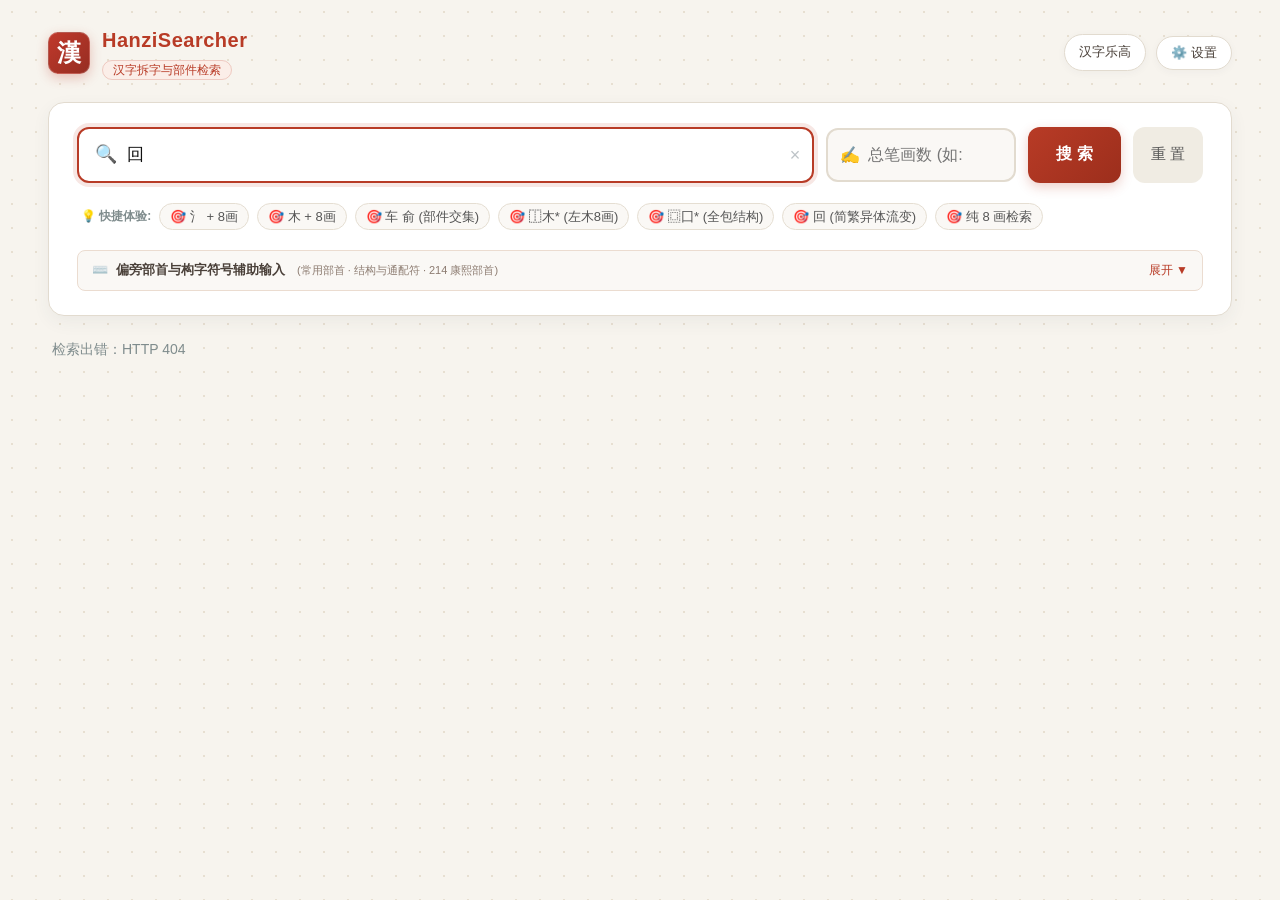
==== templates/index.html @ b5a36810 "fix: 修复 P0 级安全与健壮性缺陷，并补齐 TTC 中文字体解析能力 ## P0 安全 / 健壮性（本次审查修复项）  - 工作目录锚定：DB / 模板 / 静态资源均用相对路径，此前从任意目录" ====
<!DOCTYPE html>
<html lang="zh-CN">
<head>
  <meta charset="UTF-8">
  <meta name="viewport" content="width=device-width, initial-scale=1.0">
  <title>🏮 HanziSearcher - 汉字拆字与部件检索系统</title>
  <link rel="stylesheet" href="/static/css/style.css?v=2.2">
</head>
<body>
  <div class="container">
    <!-- 1. 顶部 Header -->
    <header>
      <div class="brand-title">
        <div class="brand-seal">漢</div>
        <div>
          <h1 style="font-size: 20px; font-weight:700; color:var(--primary); margin:0; display:flex; align-items:center; gap:8px; white-space:nowrap;">
            <span>HanziSearcher</span>
          </h1>
          <span class="subtitle-badge">汉字拆字与部件检索</span>
        </div>
      </div>

      <!-- 顶部操作导航：汉字乐高与系统设置 -->
      <div class="header-actions">
        <a href="/lego" class="header-nav-btn lego-nav-btn" title="前往汉字乐高：拼装部首骨架，创造汉字与天书">
          <span>汉字乐高</span>
        </a>
        <button class="header-nav-btn settings-btn" onclick="openSettingsModal()" title="设置米字格、字号与自定义字体">
          <span>⚙️ 设置</span>
        </button>
      </div>
    </header>

    <!-- 3. 综合搜索控制台 (支持检索框 + 总笔画数 单独与组合检索) -->
    <div class="search-panel">
      <div class="search-row">
        <div class="input-box-main">
          <span class="search-prefix-icon">🔍</span>
          <input type="text" id="searchInput" placeholder="输入部件(车 俞)、部首(氵)、结构(左右 木)、码位(U+690D)..." autofocus />
          <span class="clear-icon" id="clearSearchIcon" onclick="clearInput('searchInput')">&times;</span>
        </div>
        <div class="input-box-strokes">
          <span class="strokes-prefix-icon">✍️</span>
          <input type="number" id="strokesInput" min="1" max="64" placeholder="总笔画数 (如: 8)" title="总笔画数：支持单独检索，或与检索框任意条件组合" />
          <span class="clear-icon" id="clearStrokesIcon" onclick="clearInput('strokesInput')">&times;</span>
        </div>
        <button class="search-btn" id="searchBtn">搜 索</button>
        <button class="reset-btn" id="resetBtn" title="清空检索框与笔画数">重 置</button>
      </div>

      <!-- 快捷场景预设胶囊 (Quick Presets) -->
      <div class="presets-bar">
        <span class="presets-label">💡 快捷体验:</span>
        <span class="preset-chip" onclick="applyPreset('氵', 8)">🎯 氵 + 8画</span>
        <span class="preset-chip" onclick="applyPreset('木', 8)">🎯 木 + 8画</span>
        <span class="preset-chip" onclick="applyPreset('车 俞', 13)">🎯 车 俞 (部件交集)</span>
        <span class="preset-chip" onclick="applyPreset('⿰木*', 8)">🎯 ⿰木* (左木8画)</span>
        <span class="preset-chip" onclick="applyPreset('⿴囗*', '')">🎯 ⿴囗* (全包结构)</span>
        <span class="preset-chip" onclick="applyPreset('回', '')">🎯 回 (简繁异体流变)</span>
        <span class="preset-chip" onclick="applyPreset('', 8)">🎯 纯 8 画检索</span>
      </div>

      <!-- 4. 偏旁部首辅助输入面板 (默认折叠) -->
      <div class="toolbox-wrapper">
        <div class="toolbox-toggle-bar" onclick="toggleToolbox()" title="点击展开或折叠偏旁部首辅助输入面板">
          <div class="toolbox-toggle-left">
            <span>⌨️</span>
            <span class="toolbox-toggle-title">偏旁部首与构字符号辅助输入</span>
            <span class="toolbox-toggle-tags">(常用部首 · 结构与通配符 · 214 康熙部首)</span>
          </div>
          <span class="toolbox-toggle-indicator" id="toolboxToggleIndicator">展开 ▼</span>
        </div>

        <div class="toolbox-container" id="toolboxContainer" style="display: none;">
          <div class="toolbox-tabs-header">
            <button class="toolbox-tab-btn active" onclick="switchToolboxTab('tabRadicals', this)">常用/难打部首 (45)</button>
            <button class="toolbox-tab-btn" onclick="switchToolboxTab('tabIdc', this)">结构与通配符号 (14)</button>
            <button class="toolbox-tab-btn" onclick="switchToolboxTab('tabKangxi', this)">214 康熙部首检字表</button>
          </div>

        <!-- Tab 1: 常用/难打部首 -->
        <div class="toolbox-content-panel active" id="tabRadicals">
          <div style="font-size:12px; color:#8c7b70; margin-bottom:8px;">💡 针对拼音输入法难以直接打出的高频偏旁部首，点击直接快速键入：</div>
          <div class="radicals-flex-grid" id="frequentRadicalsContainer"></div>
        </div>

        <!-- Tab 2: 结构与通配符号 -->
        <div class="toolbox-content-panel" id="tabIdc">
          <div style="font-size:12px; color:#8c7b70; margin-bottom:8px;">💡 点击插入 Unicode 表意文字描述字符 (IDC) 或通配符，支持别名如“左右”、“上下”：</div>
          <div class="idc-flex-grid">
            <button class="idc-action-btn" onmousedown="event.preventDefault();" onclick="insertSymbol('⿰')" title="左右结构 (如: ⿰木直 -> 植)"><b>⿰</b> 左右</button>
            <button class="idc-action-btn" onmousedown="event.preventDefault();" onclick="insertSymbol('⿱')" title="上下结构 (如: ⿱艹田 -> 苗)"><b>⿱</b> 上下</button>
            <button class="idc-action-btn" onmousedown="event.preventDefault();" onclick="insertSymbol('⿲')" title="左中右结构 (如: ⿲彳重亍 -> 衝)"><b>⿲</b> 左中右</button>
            <button class="idc-action-btn" onmousedown="event.preventDefault();" onclick="insertSymbol('⿳')" title="上中下结构 (如: ⿳亠口冖 -> 亭)"><b>⿳</b> 上中下</button>
            <button class="idc-action-btn" onmousedown="event.preventDefault();" onclick="insertSymbol('⿴')" title="全包围结构 (如: ⿴囗玉 -> 国)"><b>⿴</b> 全包</button>
            <button class="idc-action-btn" onmousedown="event.preventDefault();" onclick="insertSymbol('⿵')" title="上三包下 (如: ⿵门日 -> 间)"><b>⿵</b> 上三包</button>
            <button class="idc-action-btn" onmousedown="event.preventDefault();" onclick="insertSymbol('⿶')" title="下三包上 (如: ⿶凵凶 -> 凶)"><b>⿶</b> 下三包</button>
            <button class="idc-action-btn" onmousedown="event.preventDefault();" onclick="insertSymbol('⿷')" title="左三包右 (如: ⿷匚矢 -> 医)"><b>⿷</b> 左三包</button>
            <button class="idc-action-btn" onmousedown="event.preventDefault();" onclick="insertSymbol('⿸')" title="左上包 (如: ⿸广木 -> 床)"><b>⿸</b> 左上包</button>
            <button class="idc-action-btn" onmousedown="event.preventDefault();" onclick="insertSymbol('⿹')" title="右上包 (如: ⿹气米 -> 气)"><b>⿹</b> 右上包</button>
            <button class="idc-action-btn" onmousedown="event.preventDefault();" onclick="insertSymbol('⿺')" title="左下包 (如: ⿺辶车 -> 连)"><b>⿺</b> 左下包</button>
            <button class="idc-action-btn" onmousedown="event.preventDefault();" onclick="insertSymbol('⿻')" title="相交重叠 (如: ⿻口丨 -> 中)"><b>⿻</b> 相交</button>
            <button class="idc-action-btn wild" onmousedown="event.preventDefault();" onclick="insertSymbol('?')" title="单字符通配符"><b>?</b> 单字通配</button>
            <button class="idc-action-btn wild" onmousedown="event.preventDefault();" onclick="insertSymbol('*')" title="任意字符串通配符"><b>*</b> 任意通配</button>
          </div>
        </div>

        <!-- Tab 3: 214 康熙部首全表 (带快速笔画筛选) -->
        <div class="toolbox-content-panel" id="tabKangxi">
          <div class="kangxi-stroke-filter-bar" id="kangxiFilterBar">
            <span style="font-size:12px; color:#888; margin-right:4px;">笔画过滤:</span>
            <button class="stroke-nav-pill active" onclick="filterKangxi(0, this)">全部 (214)</button>
          </div>
          <div class="kangxi-scroll-body" id="kangxiListContainer"></div>
        </div>
      </div>
    </div>
  </div>

    <!-- 5. 检索状态条 -->
    <div class="status-bar">
      <div id="statusText">输入内容或指定总笔画数以开始检索（支持 9 万+ Unicode CJK 统一表意文字）</div>
      <div id="countText"></div>
    </div>

    <!-- 6. 结果卡片网格 -->
    <div class="results-grid" id="resultsGrid"></div>

    <!-- 7. 优雅分页栏 -->
    <div class="pagination-bar" id="paginationBar" style="display: none;">
      <button class="page-nav-btn" id="prevPageBtn" onclick="changePage(currentPage - 1)">上一页</button>
      <span class="page-info-text" id="pageInfoText">第 1 / 1 页 (共 0 条)</span>
      <button class="page-nav-btn" id="nextPageBtn" onclick="changePage(currentPage + 1)">下一页</button>

      <div class="page-jump-box">
        <span>跳至</span>
        <input type="number" class="jump-input" id="jumpPageInput" min="1" value="1" onkeydown="if(event.key==='Enter') jumpToPage()" />
        <span>页</span>
        <button class="page-nav-btn" style="padding: 4px 10px; font-size: 13px;" onclick="jumpToPage()">GO</button>
      </div>
    </div>
  </div>

  <!-- 汉字血缘探针 & 流变谱系模态弹窗 -->
  <div class="modal-overlay" id="familyModal" onclick="if(event.target===this) closeFamilyModal();">
    <div class="family-modal">
      <button class="modal-close-btn" onclick="closeFamilyModal();">&times;</button>
      
      <div class="modal-header-section">
        <div class="modal-glyph-large with-mizige" id="modalGlyph"></div>
        <div class="modal-char-info">
          <h2 id="modalTitle">【汉字】</h2>
          <div style="font-size: 13px; color: #666; margin-top: 4px;" id="modalMeta"></div>
        </div>
      </div>

      <!-- 父系构件溯源 -->
      <div class="tree-block">
        <h3><span>🌱 构架源流（父部件溯源）:</span></h3>
        <div class="parent-pill-list" id="modalParents"></div>
      </div>

      <!-- 变体与简繁流变谱系 -->
      <div class="tree-block">
        <h3><span>📜 变体与简繁流变谱系:</span></h3>
        <div id="modalVariants" style="font-size: 13px; color: #444; line-height: 1.8;"></div>
      </div>

      <!-- 宗族衍生后裔 -->
      <div class="tree-block">
        <h3><span>🌳 宗族衍生繁衍（以此字为构件的衍生字）:</span></h3>
        <div class="descendant-grid" id="modalDescendants"></div>
      </div>
    </div>
  </div>

  <!-- 偏好设置模态弹窗 -->
  <div class="modal-overlay" id="settingsModal" onclick="if(event.target===this) closeSettingsModal();">
    <div class="settings-modal">
      <button class="modal-close-btn" onclick="closeSettingsModal();">&times;</button>
      <div class="modal-header-section" style="margin-bottom: 16px; padding-bottom: 12px;">
        <h2 style="font-size: 20px; display: flex; align-items: center; gap: 8px;">
          <span>⚙️ 系统偏好设置</span>
        </h2>
      </div>

      <!-- 设置项 1: 米字格辅助线 -->
      <div class="setting-item">
        <div class="setting-item-info">
          <div class="setting-item-title">书法米字格辅助线</div>
          <div class="setting-item-desc">在汉字字形卡片背景显示米字九宫辅助参考底纹</div>
        </div>
        <div class="setting-item-control">
          <label class="view-switch">
            <input type="checkbox" id="mizigeToggle" checked onchange="toggleMizige(this.checked)" />
            <span>开启</span>
          </label>
        </div>
      </div>

      <!-- 设置项 2: 卡片字号 -->
      <div class="setting-item">
        <div class="setting-item-info">
          <div class="setting-item-title">字形卡片显示尺寸</div>
          <div class="setting-item-desc">调整检索结果列表中字形主卡片的显示网格大小</div>
        </div>
        <div class="setting-item-control">
          <div class="size-btn-group">
            <button class="size-btn" onclick="setGridSize('compact', this)">紧凑</button>
            <button class="size-btn active" onclick="setGridSize('normal', this)">标准</button>
            <button class="size-btn" onclick="setGridSize('large', this)">特大</button>
          </div>
        </div>
      </div>

      <!-- 设置项 3: 自定义字体管理 -->
      <div class="setting-item" style="border-bottom: none; flex-direction: column; align-items: flex-start; gap: 10px;">
        <div class="setting-item-info">
          <div class="setting-item-title">自定义字体渲染 (TTF / OTF / WOFF)</div>
          <div class="setting-item-desc">上传自制字体优先渲染汉字；未覆盖字形自动降级为矢量 SVG。</div>
        </div>
        <div class="font-studio-box" id="fontStudioPanel">
          <div class="font-info-wrap">
            <div class="font-pulse-dot" id="fontStatusDot"></div>
            <div>
              <div class="font-status-title" id="fontStatusTitle">
                <span>当前字形源: 默认 SVG 矢量直出</span>
              </div>
              <div class="font-status-desc" id="fontStatusDesc">
                未加载自定义字体，所有汉字均采用矢量 SVG 呈现。支持拖拽 TTF / OTF 到此处一键加载。
              </div>
            </div>
          </div>
          <div class="font-action-buttons" style="margin-top: 10px;">
            <input type="file" id="fontFileInput" accept=".ttf,.otf,.woff,.woff2" style="display:none;" />
            <button class="font-tool-btn" onclick="document.getElementById('fontFileInput').click()" title="支持 TTF, OTF, WOFF 等常用字体文件">
              <span>📤 上传字体文件</span>
            </button>
            <button class="font-tool-btn btn-reset" id="resetFontBtn" onclick="resetToDefaultSvg()" style="display:none;" title="清除当前自定义字体，恢复默认全量 SVG 显示">
              <span>✕ 恢复默认 SVG 渲染</span>
            </button>
          </div>
        </div>
      </div>
    </div>
  </div>

  <div class="copy-toast" id="copyToast">已复制到剪贴板！</div>

  <script src="/static/js/app.js?v=2.2"></script>
</body>
</html>
---- static/css/style.css ----
:root {
      --primary: #b83b26;
      --primary-hover: #9c2e1c;
      --primary-light: #fbeee8;
      --bg: #f7f4ee;
      --card-bg: #ffffff;
      --text: #2c3e50;
      --text-muted: #7f8c8d;
      --border: #e2dbcf;
      --border-light: #eee9df;
      --accent: #1f618d;
      --green: #219653;
      --green-light: #eafaf1;
      --purple: #7d3c98;
      --purple-light: #f5eef8;
      --orange: #d35400;
      --orange-light: #fef5e7;
      --shadow-sm: 0 2px 8px rgba(44, 62, 80, 0.04);
      --shadow-md: 0 6px 18px rgba(44, 62, 80, 0.06);
      --shadow-lg: 0 16px 36px rgba(44, 62, 80, 0.12);
      --font-serif: "Songti SC", "SimSun", "Noto Serif CJK SC", STSong, serif;
    }

    * { box-sizing: border-box; margin: 0; padding: 0; }

    body {
      font-family: -apple-system, BlinkMacSystemFont, "PingFang SC", "Segoe UI", Roboto, "Hiragino Sans GB", sans-serif;
      background-color: var(--bg);
      background-image: radial-gradient(#e7dfd1 1px, transparent 1px);
      background-size: 24px 24px;
      color: var(--text);
      line-height: 1.6;
      padding: 12px 24px 80px 24px;
      min-height: 100vh;
    }

    .container {
      width: 100% !important;
      max-width: 100% !important;
      margin: 0 !important;
      padding: 12px 24px 80px 24px;
      box-sizing: border-box !important;
    }

    /* 顶部导航标题区 */
    header {
      display: flex;
      justify-content: space-between;
      align-items: center;
      margin-bottom: 20px;
      flex-wrap: wrap;
      gap: 16px;
    }

    .brand-title {
      display: flex;
      align-items: center;
      gap: 12px;
    }

    .brand-seal {
      width: 42px;
      height: 42px;
      background: linear-gradient(135deg, #c0392b, #962d22);
      border-radius: 10px;
      display: flex;
      align-items: center;
      justify-content: center;
      color: #fff;
      font-family: var(--font-serif);
      font-size: 24px;
      font-weight: bold;
      box-shadow: 0 4px 12px rgba(192, 57, 43, 0.28);
      user-select: none;
      border: 1px solid rgba(255,255,255,0.2);
    }

    h1 {
      font-size: 26px;
      color: #1a1a1a;
      letter-spacing: 0.5px;
      display: flex;
      align-items: center;
      gap: 10px;
      font-weight: 700;
    }

    .subtitle-badge {
      background: var(--primary-light);
      color: var(--primary);
      border: 1px solid rgba(184, 59, 38, 0.2);
      font-size: 12px;
      padding: 2px 10px;
      border-radius: 20px;
      font-weight: 500;
    }

    /* 顶部操作按钮栏 (图库进度与设置按钮) */
    .header-actions {
      display: flex;
      align-items: center;
      gap: 10px;
    }

    .header-nav-btn {
      display: inline-flex;
      align-items: center;
      gap: 7px;
      background: #ffffff;
      border: 1px solid var(--border);
      padding: 7px 14px;
      border-radius: 20px;
      font-size: 13px;
      font-weight: 500;
      color: #4a4039;
      cursor: pointer;
      box-shadow: var(--shadow-sm);
      transition: all 0.15s;
      user-select: none;
      text-decoration: none;
    }

    .header-nav-btn:hover {
      background: #faf8f5;
      border-color: var(--primary);
      color: var(--primary);
      transform: translateY(-1px);
    }

    .header-badge {
      background: #eee8de;
      color: #6d635b;
      font-size: 11px;
      padding: 1px 7px;
      border-radius: 10px;
      font-weight: 600;
      transition: all 0.15s;
    }

    .header-nav-btn:hover .header-badge {
      background: var(--primary-light);
      color: var(--primary);
    }

    .pulse-dot-mini {
      width: 7px;
      height: 7px;
      border-radius: 50%;
      background: #27ae60;
      display: inline-block;
      animation: pulseMini 1.8s infinite;
    }

    @keyframes pulseMini {
      0% { transform: scale(0.9); opacity: 0.8; box-shadow: 0 0 0 0 rgba(39, 174, 96, 0.6); }
      70% { transform: scale(1.1); opacity: 1; box-shadow: 0 0 0 5px rgba(39, 174, 96, 0); }
      100% { transform: scale(0.9); opacity: 0.8; }
    }

    .view-switch {
      cursor: pointer;
      display: inline-flex;
      align-items: center;
      user-select: none;
    }

    .view-switch input {
      margin-right: 4px;
      cursor: pointer;
      accent-color: var(--primary);
    }

    .size-btn-group {
      display: flex;
      background: #f2eee6;
      border-radius: 6px;
      padding: 2px;
    }

    .size-btn {
      border: none;
      background: transparent;
      padding: 3px 8px;
      font-size: 12px;
      cursor: pointer;
      border-radius: 4px;
      color: #666;
      transition: all 0.15s;
    }

    .size-btn.active {
      background: #ffffff;
      color: var(--primary);
      font-weight: bold;
      box-shadow: 0 1px 4px rgba(0,0,0,0.1);
    }

    /* 字体排印工作台面板 (Font Studio Bar) */
    .font-studio-panel {
      background: #ffffff;
      border: 1px solid var(--border);
      border-radius: 14px;
      padding: 14px 20px;
      margin-bottom: 20px;
      box-shadow: var(--shadow-sm);
      display: flex;
      justify-content: space-between;
      align-items: center;
      gap: 16px;
      flex-wrap: wrap;
      transition: border-color 0.2s, background-color 0.2s;
    }

    .font-studio-panel.drag-over {
      border-color: var(--primary);
      background-color: var(--primary-light);
    }

    .font-info-wrap {
      display: flex;
      align-items: center;
      gap: 12px;
    }

    .font-pulse-dot {
      width: 12px;
      height: 12px;
      border-radius: 50%;
      background: #95a5a6;
      position: relative;
      flex-shrink: 0;
    }

    .font-pulse-dot.active {
      background: var(--green);
    }

    .font-pulse-dot.active::after {
      content: '';
      position: absolute;
      top: -3px; left: -3px; right: -3px; bottom: -3px;
      border-radius: 50%;
      border: 2px solid var(--green);
      opacity: 0.5;
      animation: pulse 2s infinite ease-out;
    }

    @keyframes pulse {
      0% { transform: scale(0.9); opacity: 0.8; }
      100% { transform: scale(1.6); opacity: 0; }
    }

    .font-status-title {
      font-size: 14px;
      font-weight: 600;
      color: #2c3e50;
      display: flex;
      align-items: center;
      gap: 8px;
    }

    .font-status-desc {
      font-size: 12px;
      color: var(--text-muted);
      margin-top: 2px;
    }

    .font-action-buttons {
      display: flex;
      align-items: center;
      gap: 8px;
      flex-wrap: wrap;
    }

    .font-tool-btn {
      background: #faf8f5;
      border: 1px solid #dcd4c8;
      border-radius: 8px;
      padding: 7px 14px;
      font-size: 13px;
      cursor: pointer;
      color: #3e3830;
      display: inline-flex;
      align-items: center;
      gap: 6px;
      transition: all 0.15s;
      font-weight: 500;
    }

    .font-tool-btn:hover {
      background: #ffffff;
      border-color: var(--primary);
      color: var(--primary);
      transform: translateY(-1px);
    }

    .font-tool-btn.btn-reset {
      color: #7f8c8d;
      border-color: #e0dcd4;
    }

    .font-tool-btn.btn-reset:hover {
      color: var(--primary);
      border-color: var(--primary);
    }

    /* 综合搜索面板 */
    .search-panel {
      background: var(--card-bg);
      padding: 24px 28px;
      border-radius: 16px;
      box-shadow: var(--shadow-md);
      border: 1px solid var(--border);
      margin-bottom: 22px;
    }

    .search-row {
      display: flex;
      gap: 12px;
      align-items: stretch;
    }

    .input-box-main {
      position: relative;
      flex: 1;
      display: flex;
      align-items: center;
    }

    .search-prefix-icon {
      position: absolute;
      left: 18px;
      color: #95a5a6;
      font-size: 18px;
      pointer-events: none;
    }

    .input-box-main input {
      width: 100%;
      padding: 16px 42px 16px 48px;
      font-size: 17px;
      border: 2px solid var(--border);
      border-radius: 12px;
      outline: none;
      transition: all 0.2s;
      background: #faf8f5;
      color: #111;
    }

    .input-box-main input:focus {
      background: #ffffff;
      border-color: var(--primary);
      box-shadow: 0 0 0 4px rgba(184, 59, 38, 0.12);
    }

    .input-box-strokes {
      width: 190px;
      position: relative;
      display: flex;
      align-items: center;
      flex-shrink: 0;
    }

    .strokes-prefix-icon {
      position: absolute;
      left: 14px;
      color: #e67e22;
      font-size: 16px;
      pointer-events: none;
    }

    .input-box-strokes input {
      width: 100%;
      padding: 16px 36px 16px 40px;
      font-size: 16px;
      border: 2px solid var(--border);
      border-radius: 12px;
      outline: none;
      transition: all 0.2s;
      background: #faf8f5;
      color: #111;
    }

    .input-box-strokes input:focus {
      background: #ffffff;
      border-color: var(--orange);
      box-shadow: 0 0 0 4px rgba(211, 84, 0, 0.12);
    }

    .clear-icon {
      position: absolute;
      right: 14px;
      cursor: pointer;
      color: #bdc3c7;
      font-size: 18px;
      line-height: 1;
      display: none;
      user-select: none;
      transition: color 0.15s;
    }

    .clear-icon:hover {
      color: #7f8c8d;
    }

    .search-btn {
      padding: 0 28px;
      background: linear-gradient(135deg, var(--primary), var(--primary-hover));
      color: white;
      border: none;
      border-radius: 12px;
      font-size: 16px;
      cursor: pointer;
      font-weight: 600;
      box-shadow: 0 4px 12px rgba(184, 59, 38, 0.25);
      transition: all 0.2s;
      flex-shrink: 0;
    }

    .search-btn:hover {
      transform: translateY(-1px);
      box-shadow: 0 6px 16px rgba(184, 59, 38, 0.35);
    }

    .reset-btn {
      padding: 0 18px;
      background: #f0ece3;
      color: #555;
      border: none;
      border-radius: 12px;
      font-size: 15px;
      cursor: pointer;
      font-weight: 500;
      transition: all 0.15s;
      flex-shrink: 0;
    }

    .reset-btn:hover {
      background: #e2dbce;
      color: #222;
    }

    /* 快捷场景体验胶囊条 (Quick Presets) */
    .presets-bar {
      margin-top: 14px;
      display: flex;
      align-items: center;
      gap: 8px;
      overflow-x: auto;
      padding: 6px 4px 6px 4px;
      font-size: 13px;
      line-height: 1.5;
    }

    .presets-label {
      color: var(--text-muted);
      font-size: 12px;
      font-weight: 600;
      white-space: nowrap;
      user-select: none;
    }

    .preset-chip {
      background: #faf8f5;
      border: 1px solid #e5ded2;
      border-radius: 14px;
      padding: 3px 10px;
      cursor: pointer;
      white-space: nowrap;
      color: #555;
      transition: all 0.15s;
      user-select: none;
      display: inline-flex;
      align-items: center;
    }

    .preset-chip:hover {
      background: #ffffff;
      border-color: var(--primary);
      color: var(--primary);
      transform: translateY(-1px);
      box-shadow: 0 2px 6px rgba(184, 59, 38, 0.1);
    }

    /* 现代化结构与部首工具箱 (折叠式) */
    .toolbox-wrapper {
      margin-top: 14px;
    }

    .toolbox-toggle-bar {
      display: flex;
      justify-content: space-between;
      align-items: center;
      background: #faf8f5;
      border: 1px solid #ebdcd0;
      border-radius: 8px;
      padding: 9px 14px;
      cursor: pointer;
      user-select: none;
      transition: all 0.15s;
    }

    .toolbox-toggle-bar:hover {
      background: #f7f3ec;
      border-color: #dfcfbf;
    }

    .toolbox-toggle-left {
      display: flex;
      align-items: center;
      gap: 8px;
      font-size: 13px;
    }

    .toolbox-toggle-title {
      font-weight: 600;
      color: #4a4039;
    }

    .toolbox-toggle-tags {
      font-size: 11px;
      color: #8c7b70;
      margin-left: 4px;
    }

    .toolbox-toggle-indicator {
      font-size: 12px;
      color: var(--primary);
      font-weight: 500;
    }

    .toolbox-container {
      margin-top: 8px;
      background: #faf8f5;
      border: 1px solid #ebdcd0;
      border-radius: 12px;
      overflow: hidden;
    }

    .toolbox-tabs-header {
      display: flex;
      background: #f2ece1;
      border-bottom: 1px solid #ebdcd0;
      padding: 0 8px;
    }

    .toolbox-tab-btn {
      border: none;
      background: transparent;
      padding: 10px 16px;
      font-size: 13px;
      font-weight: 600;
      color: #6d635b;
      cursor: pointer;
      transition: all 0.15s;
      border-bottom: 2px solid transparent;
      margin-bottom: -1px;
    }

    .toolbox-tab-btn.active {
      color: var(--primary);
      border-bottom-color: var(--primary);
      background: #faf8f5;
    }

    .toolbox-content-panel {
      padding: 14px 18px;
      display: none;
    }

    .toolbox-content-panel.active {
      display: block;
    }

    /* 常用偏旁部首网格 */
    .radicals-flex-grid {
      display: flex;
      flex-wrap: wrap;
      gap: 6px;
    }

    .rad-tag-btn {
      background: #ffffff;
      border: 1px solid #dcd4c8;
      border-radius: 6px;
      padding: 3px 8px;
      font-size: 15px;
      font-family: var(--font-serif);
      cursor: pointer;
      display: inline-flex;
      align-items: center;
      gap: 4px;
      transition: all 0.15s;
      color: #2c3e50;
      user-select: none;
      min-width: 36px;
      justify-content: center;
    }

    .rad-tag-btn span.rad-sub {
      font-size: 10px;
      color: #95a5a6;
      font-family: sans-serif;
    }

    .rad-tag-btn:hover {
      background: var(--purple);
      color: #ffffff;
      border-color: var(--purple);
      transform: translateY(-1px);
      box-shadow: 0 2px 6px rgba(125, 60, 152, 0.2);
    }

    .rad-tag-btn:hover span.rad-sub {
      color: #f5eef8;
    }

    /* 构架与通配符号按钮 */
    .idc-flex-grid {
      display: flex;
      flex-wrap: wrap;
      gap: 8px;
    }

    .idc-action-btn {
      background: #ffffff;
      border: 1px solid #dcd4c8;
      border-radius: 8px;
      padding: 5px 12px;
      font-size: 14px;
      cursor: pointer;
      display: inline-flex;
      align-items: center;
      gap: 6px;
      transition: all 0.15s;
      color: #333;
      user-select: none;
    }

    .idc-action-btn b {
      color: var(--primary);
      font-size: 17px;
    }

    .idc-action-btn.wild b {
      color: var(--orange);
    }

    .idc-action-btn:hover {
      background: var(--primary);
      color: #ffffff;
      border-color: var(--primary);
      transform: translateY(-1px);
    }

    .idc-action-btn:hover b {
      color: #ffffff;
    }

    /* 214 康熙部首检字表与笔画筛选栏 */
    .kangxi-stroke-filter-bar {
      display: flex;
      align-items: center;
      gap: 6px;
      flex-wrap: wrap;
      margin-bottom: 12px;
      padding-bottom: 8px;
      border-bottom: 1px dashed #e2dbcf;
    }

    .stroke-nav-pill {
      border: 1px solid #dcd4c8;
      background: #ffffff;
      border-radius: 12px;
      padding: 2px 8px;
      font-size: 12px;
      cursor: pointer;
      color: #666;
      transition: all 0.15s;
    }

    .stroke-nav-pill.active, .stroke-nav-pill:hover {
      background: var(--purple);
      color: #ffffff;
      border-color: var(--purple);
    }

    .kangxi-scroll-body {
      max-height: 240px;
      overflow-y: auto;
      padding-right: 6px;
    }

    .kangxi-row-group {
      display: flex;
      align-items: flex-start;
      margin-bottom: 8px;
      gap: 10px;
    }

    .kangxi-row-group.hidden {
      display: none;
    }

    .kangxi-group-title {
      font-size: 12px;
      color: var(--purple);
      font-weight: 700;
      min-width: 58px;
      padding-top: 4px;
    }

    /* 状态与统计条 */
    .status-bar {
      display: flex;
      justify-content: space-between;
      align-items: center;
      margin-bottom: 16px;
      padding: 0 4px;
      font-size: 14px;
      color: var(--text-muted);
    }

    /* 结果网格与卡片 */
    .results-grid {
      display: grid;
      grid-template-columns: repeat(auto-fill, minmax(360px, 1fr));
      gap: 18px;
    }

    .char-card {
      background: var(--card-bg);
      border: 1px solid var(--border);
      border-radius: 14px;
      padding: 16px 18px;
      display: flex;
      gap: 16px;
      box-shadow: var(--shadow-sm);
      transition: transform 0.15s, box-shadow 0.15s, border-color 0.15s;
      position: relative;
    }

    .char-card:hover {
      transform: translateY(-3px);
      box-shadow: var(--shadow-md);
      border-color: #d8cebf;
    }

    /* 字形展示框 (含书法米字格支持) */
    .glyph-display {
      width: 86px;
      height: 86px;
      background: #faf8f5;
      border: 1px solid #ded5c7;
      border-radius: 10px;
      display: flex;
      align-items: center;
      justify-content: center;
      cursor: pointer;
      position: relative;
      flex-shrink: 0;
      overflow: hidden;
      user-select: none;
      transition: border-color 0.2s, background-color 0.2s;
    }

    .glyph-display:hover {
      border-color: var(--primary);
      background-color: #f7f2ea;
    }

    /* 书法米字格 (CSS Linear Gradient 优雅高精度绘制) */
    .with-mizige {
      background-image: 
        linear-gradient(to right, rgba(184, 59, 38, 0.08) 1px, transparent 1px),
        linear-gradient(to bottom, rgba(184, 59, 38, 0.08) 1px, transparent 1px),
        linear-gradient(45deg, transparent 49.3%, rgba(184, 59, 38, 0.06) 49.3%, rgba(184, 59, 38, 0.06) 50.7%, transparent 50.7%),
        linear-gradient(-45deg, transparent 49.3%, rgba(184, 59, 38, 0.06) 49.3%, rgba(184, 59, 38, 0.06) 50.7%, transparent 50.7%);
      background-size: 100% 100%, 100% 100%, 100% 100%, 100% 100%;
      background-position: center center;
    }

    /* 字形尺寸模式控制 */
    .grid-size-compact .glyph-display {
      width: 68px;
      height: 68px;
    }
    .grid-size-compact .glyph-text-font {
      font-size: 42px;
      line-height: 68px;
    }

    .grid-size-large .glyph-display {
      width: 104px;
      height: 104px;
    }
    .grid-size-large .glyph-text-font {
      font-size: 68px;
      line-height: 104px;
    }

    .glyph-svg, .glyph-display svg, .modal-glyph-large svg, .descendant-glyph-box svg {
      width: 82% !important;
      height: 82% !important;
      max-width: 82% !important;
      max-height: 82% !important;
      object-fit: contain;
      display: block;
      margin: auto;
      pointer-events: none;
      filter: drop-shadow(0 1px 1px rgba(0,0,0,0.08));
    }

    .glyph-text-font {
      font-size: 54px;
      font-family: 'UserCustomFont', var(--font-serif);
      color: #111111;
      line-height: 86px;
      text-align: center;
      user-select: none;
    }

    .glyph-text-fallback {
      font-size: 50px;
      font-family: var(--font-serif);
      color: #333;
      display: none;
      line-height: 86px;
      text-align: center;
    }

    /* 字形来源微徽章 (置于米字格外部，避免遮挡汉字笔画) */
    .source-badge {
      font-size: 11px;
      padding: 1px 7px;
      border-radius: 4px;
      font-weight: 600;
      line-height: 1.4;
      user-select: none;
      display: inline-flex;
      align-items: center;
      gap: 2px;
    }

    .badge-font {
      background: var(--green-light);
      color: var(--green);
      border: 1px solid rgba(33, 150, 83, 0.25);
    }

    .badge-svg {
      background: var(--orange-light);
      color: var(--orange);
      border: 1px solid rgba(211, 84, 0, 0.25);
    }

    .char-meta {
      flex: 1;
      min-width: 0;
      display: flex;
      flex-direction: column;
      justify-content: center;
    }

    .char-header {
      display: flex;
      justify-content: space-between;
      align-items: center;
      margin-bottom: 6px;
    }

    .char-code {
      font-family: "JetBrains Mono", Menlo, Monaco, Consolas, monospace;
      font-size: 15px;
      font-weight: 700;
      color: var(--accent);
      cursor: pointer;
      transition: color 0.15s;
    }

    .char-code:hover {
      text-decoration: underline;
      color: #154360;
    }

    .probe-btn {
      background: #f0f8f4;
      color: var(--green);
      border: 1px solid #c7e8d6;
      border-radius: 6px;
      padding: 3px 8px;
      font-size: 12px;
      cursor: pointer;
      font-weight: 600;
      transition: all 0.15s;
      display: inline-flex;
      align-items: center;
      gap: 3px;
    }

    .probe-btn:hover {
      background: var(--green);
      color: #ffffff;
      border-color: var(--green);
    }

    .char-prop {
      font-size: 13px;
      color: #4a5568;
      margin-bottom: 4px;
      display: flex;
      gap: 6px;
      align-items: center;
      flex-wrap: wrap;
    }

    .char-prop span.label {
      color: #95a5a6;
      min-width: 40px;
      font-size: 12px;
    }

    .comp-chip {
      background: #eee8de;
      color: #3e3830;
      padding: 1px 7px;
      border-radius: 4px;
      font-size: 12px;
      cursor: pointer;
      font-weight: 600;
      transition: all 0.15s;
      border: 1px solid #ddd3c3;
    }

    .comp-chip:hover {
      background: var(--primary);
      color: #ffffff;
      border-color: var(--primary);
      transform: translateY(-1px);
    }

    .stroke-badge {
      background: var(--orange-light);
      color: var(--orange);
      padding: 1px 6px;
      border-radius: 4px;
      font-weight: 600;
      font-size: 12px;
      border: 1px solid rgba(211, 84, 0, 0.2);
    }

    .pinyin-badge {
      color: var(--primary);
      font-weight: 700;
      font-size: 13px;
      margin-left: 2px;
      font-family: var(--font-serif);
    }

    .variants-line {
      margin-top: 6px;
      display: flex;
      flex-wrap: wrap;
      gap: 6px;
      font-size: 11px;
    }

    .var-tag {
      padding: 1px 6px;
      border-radius: 4px;
      cursor: pointer;
      transition: transform 0.15s;
      white-space: nowrap;
    }

    .var-tag:hover {
      transform: scale(1.05);
    }

    .var-trad {
      background: var(--orange-light);
      color: var(--orange);
      border: 1px solid #fad7a0;
    }

    .var-sem {
      background: var(--purple-light);
      color: var(--purple);
      border: 1px solid #d2b4de;
    }

    /* 分页控制器样式 */
    .pagination-bar {
      margin-top: 40px;
      display: flex;
      align-items: center;
      justify-content: center;
      gap: 16px;
      background: #ffffff;
      padding: 16px 24px;
      border-radius: 14px;
      border: 1px solid var(--border);
      box-shadow: var(--shadow-sm);
    }

    .page-nav-btn {
      padding: 8px 20px;
      background: #ffffff;
      border: 1px solid #dcd4c8;
      border-radius: 8px;
      cursor: pointer;
      font-size: 14px;
      color: #444;
      font-weight: 600;
      transition: all 0.15s;
    }

    .page-nav-btn:hover:not(:disabled) {
      background: var(--primary);
      color: #ffffff;
      border-color: var(--primary);
    }

    .page-nav-btn:disabled {
      opacity: 0.4;
      cursor: not-allowed;
      background: #f7f5f0;
    }

    .page-info-text {
      font-size: 14px;
      color: #555;
      font-weight: 500;
    }

    .page-jump-box {
      display: flex;
      align-items: center;
      gap: 8px;
      font-size: 13px;
      color: #777;
      margin-left: 12px;
      border-left: 1px solid #e0dcd4;
      padding-left: 16px;
    }

    .jump-input {
      width: 54px;
      padding: 6px 8px;
      border: 1px solid #dcd4c8;
      border-radius: 6px;
      text-align: center;
      font-size: 14px;
      outline: none;
    }

    .jump-input:focus {
      border-color: var(--primary);
    }

    /* 血缘探针模态弹窗 */
    .modal-overlay {
      position: fixed;
      top: 0; left: 0; right: 0; bottom: 0;
      background: rgba(30, 39, 46, 0.65);
      backdrop-filter: blur(5px);
      display: none;
      align-items: center;
      justify-content: center;
      z-index: 2000;
      padding: 24px;
    }

    .family-modal {
      background: #ffffff;
      border-radius: 18px;
      width: 100%;
      max-width: 880px;
      max-height: 88vh;
      overflow-y: auto;
      box-shadow: var(--shadow-lg);
      border: 1px solid var(--border);
      padding: 32px 36px;
      position: relative;
    }

    .modal-close-btn {
      position: absolute;
      top: 20px;
      right: 24px;
      background: #f4f0e8;
      border: none;
      width: 32px;
      height: 32px;
      border-radius: 50%;
      font-size: 20px;
      color: #777;
      cursor: pointer;
      display: flex;
      align-items: center;
      justify-content: center;
      transition: all 0.15s;
    }

    .modal-close-btn:hover {
      background: var(--primary);
      color: #ffffff;
    }

    /* 系统设置模态弹窗样式 */
    .settings-modal {
      background: #ffffff;
      border-radius: 18px;
      width: 100%;
      max-width: 580px;
      max-height: 88vh;
      overflow-y: auto;
      box-shadow: var(--shadow-lg);
      border: 1px solid var(--border);
      padding: 28px 32px;
      position: relative;
    }

    .setting-item {
      display: flex;
      justify-content: space-between;
      align-items: center;
      padding: 14px 0;
      border-bottom: 1px solid #f0ece3;
    }

    .setting-item-title {
      font-size: 15px;
      font-weight: 600;
      color: #2c3e50;
      margin-bottom: 3px;
    }

    .setting-item-desc {
      font-size: 12px;
      color: #7f8c8d;
      line-height: 1.4;
    }

    .font-studio-box {
      width: 100%;
      background: #faf8f5;
      border: 1px dashed #ebdcd0;
      border-radius: 10px;
      padding: 14px;
      margin-top: 6px;
    }

    /* 矢量图库归档进度组件 */
    .crawler-live-tag {
      font-size: 11px;
      padding: 2px 8px;
      border-radius: 10px;
      background: #eafaf1;
      color: #27ae60;
      font-weight: normal;
    }

    .crawler-live-tag.done {
      background: #f4f0e8;
      color: #6d635b;
    }

    .stats-row {
      display: grid;
      grid-template-columns: repeat(3, 1fr);
      gap: 12px;
      margin: 16px 0;
    }

    .stat-card {
      background: #faf8f5;
      border: 1px solid #ebdcd0;
      border-radius: 10px;
      padding: 14px 8px;
      text-align: center;
    }

    .stat-label {
      font-size: 12px;
      color: #7f8c8d;
      margin-bottom: 4px;
    }

    .stat-value {
      font-size: 24px;
      font-weight: bold;
      color: #2c3e50;
    }

    .stat-value.primary {
      color: var(--primary);
    }

    .stat-sub {
      font-size: 11px;
      color: #999;
      margin-top: 2px;
    }



    .modal-header-section {
      display: flex;
      gap: 24px;
      align-items: center;
      border-bottom: 1px solid #eee8df;
      padding-bottom: 22px;
      margin-bottom: 24px;
    }

    .modal-glyph-large {
      width: 98px;
      height: 98px;
      background: #faf8f5;
      border: 1px solid #ded5c7;
      border-radius: 12px;
      display: flex;
      align-items: center;
      justify-content: center;
      flex-shrink: 0;
      position: relative;
      overflow: hidden;
    }

    .modal-glyph-large img {
      width: 82%;
      height: 82%;
    }

    .modal-char-info h2 {
      font-size: 28px;
      margin-bottom: 6px;
      font-family: var(--font-serif);
    }

    .tree-block {
      margin-bottom: 24px;
      background: #faf8f5;
      border: 1px solid #eee6da;
      border-radius: 12px;
      padding: 16px 20px;
    }

    .tree-block h3 {
      font-size: 15px;
      color: #2c3e50;
      margin-bottom: 12px;
      display: flex;
      align-items: center;
      gap: 8px;
      font-weight: 700;
    }

    .parent-pill-list {
      display: flex;
      flex-wrap: wrap;
      gap: 10px;
    }

    .parent-pill {
      background: #ffffff;
      border: 1px solid #ded5c7;
      border-radius: 8px;
      padding: 8px 14px;
      cursor: pointer;
      display: flex;
      align-items: center;
      gap: 10px;
      transition: all 0.15s;
    }

    .parent-pill:hover {
      border-color: var(--primary);
      transform: translateY(-2px);
      box-shadow: 0 4px 12px rgba(0,0,0,0.06);
    }

    .descendant-grid {
      display: grid;
      grid-template-columns: repeat(auto-fill, minmax(72px, 1fr));
      gap: 10px;
    }

    .descendant-card {
      background: #ffffff;
      border: 1px solid #e2ddd3;
      border-radius: 8px;
      padding: 8px 4px 6px 4px;
      text-align: center;
      cursor: pointer;
      transition: all 0.15s;
    }

    .descendant-card:hover {
      border-color: var(--green);
      transform: translateY(-2px);
      box-shadow: 0 4px 10px rgba(0,0,0,0.08);
    }

    .descendant-glyph-box {
      width: 44px;
      height: 44px;
      margin: 0 auto;
      display: flex;
      align-items: center;
      justify-content: center;
    }

    .descendant-glyph-box img {
      width: 44px;
      height: 44px;
      display: block;
    }

    .descendant-meta {
      display: block;
      font-size: 11px;
      color: #8c7b70;
      margin-top: 4px;
      white-space: nowrap;
      overflow: hidden;
      text-overflow: ellipsis;
      line-height: 1.2;
    }

    .copy-toast {
      position: fixed;
      bottom: 30px;
      left: 50%;
      transform: translateX(-50%);
      background: rgba(33, 37, 41, 0.92);
      color: #fff;
      padding: 10px 24px;
      border-radius: 24px;
      font-size: 14px;
      display: none;
      z-index: 3000;
      box-shadow: 0 8px 24px rgba(0,0,0,0.25);
    }
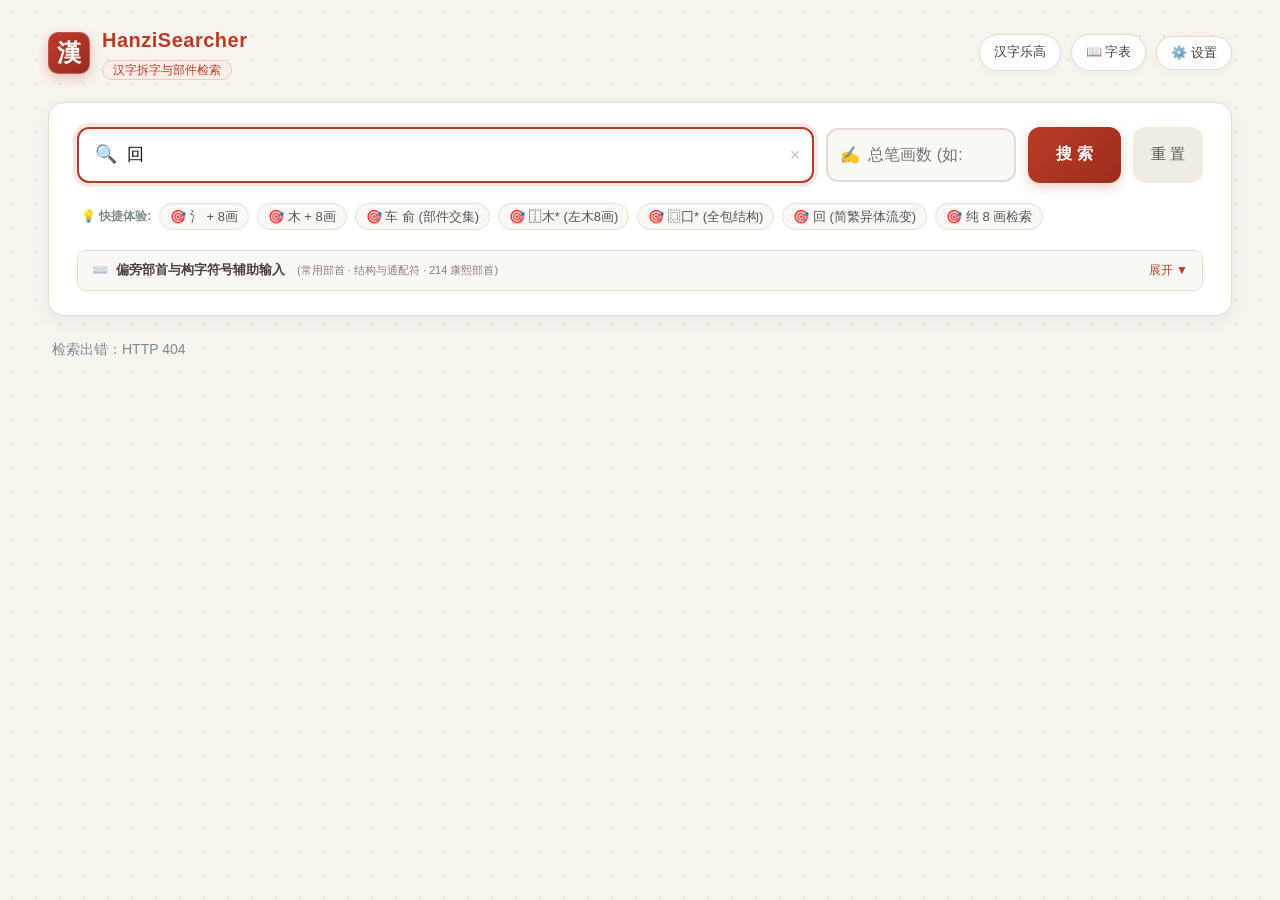
==== commit dc2bb6cb: "feat: 新增 SEO 体系与字表落地页，支持公网部署，修复 CORS 白名单硬编码缺陷 ## SEO 体系（新增）  - `server/seo.py`：站点级 SEO 配置与标签生成。BASE_" ====
--- a/templates/index.html
+++ b/templates/index.html
@@ -4,7 +4,9 @@
   <meta charset="UTF-8">
   <meta name="viewport" content="width=device-width, initial-scale=1.0">
   <title>🏮 HanziSearcher - 汉字拆字与部件检索系统</title>
+  <!--SEO_META:home-->
   <link rel="stylesheet" href="/static/css/style.css?v=2.2">
+  <link rel="icon" href="/static/og-cover.svg" type="image/svg+xml">
 </head>
 <body>
   <div class="container">
@@ -22,8 +24,11 @@
 
       <!-- 顶部操作导航：汉字乐高与系统设置 -->
       <div class="header-actions">
-        <a href="/lego" class="header-nav-btn lego-nav-btn" title="前往汉字乐高：拼装部首骨架，创造汉字与天书">
+        <a href="/lego" class="header-nav-btn" title="前往汉字乐高：拼装部首骨架，创造汉字与天书">
           <span>汉字乐高</span>
+        </a>
+        <a href="/chars" class="header-nav-btn" title="浏览全量汉字字表：按笔画与部首查字">
+          <span>📖 字表</span>
         </a>
         <button class="header-nav-btn settings-btn" onclick="openSettingsModal()" title="设置米字格、字号与自定义字体">
           <span>⚙️ 设置</span>
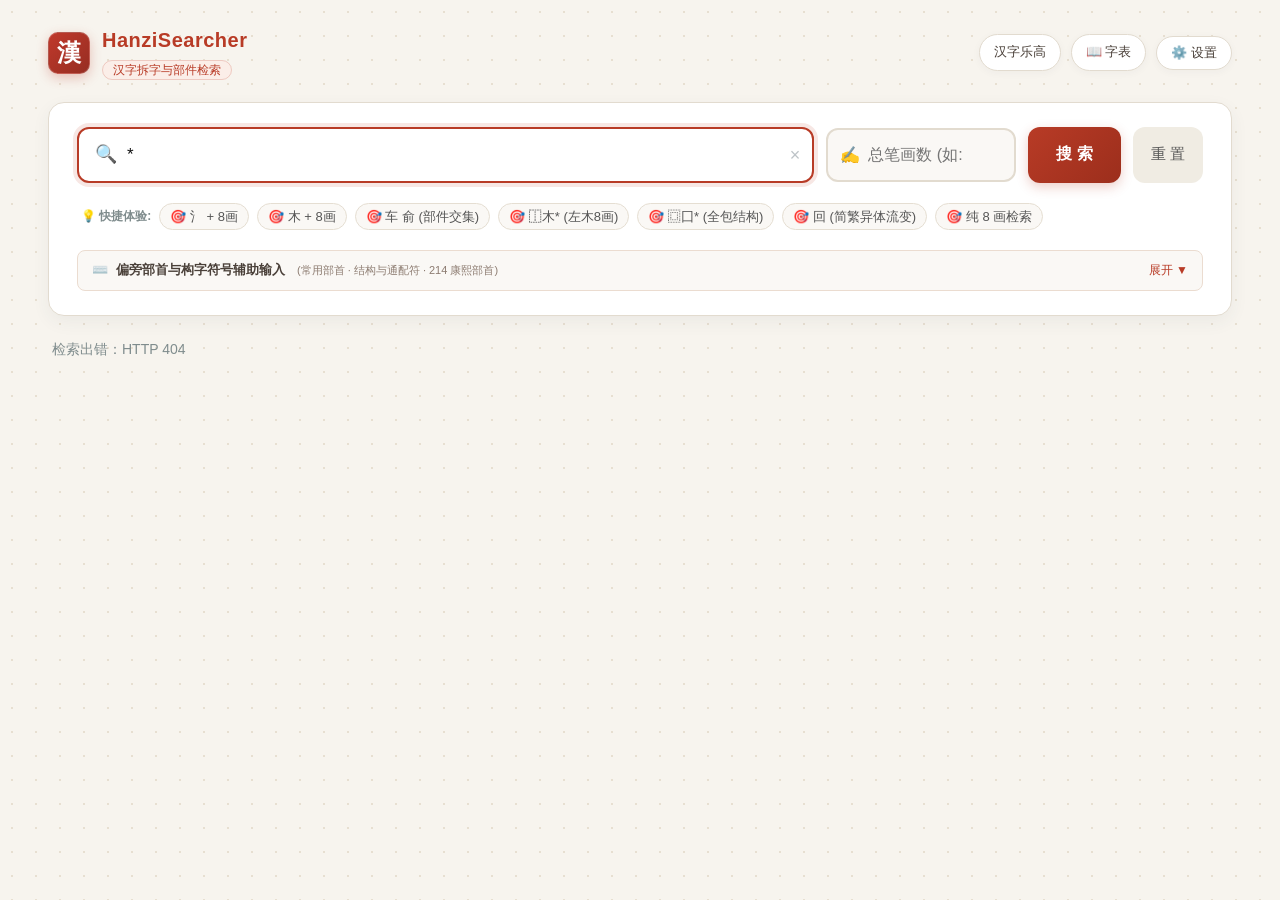
==== commit 188c2d04: "fix: 检索态 URL 化 + 修复 P1/P2 缺陷（含拼音检索与码位劫持两个既有 bug） P1： - 前端检索态全量 URL 化（/?q=&strokes=&page=），输入 replace" ====
--- a/templates/index.html
+++ b/templates/index.html
@@ -252,6 +252,6 @@
 
   <div class="copy-toast" id="copyToast">已复制到剪贴板！</div>
 
-  <script src="/static/js/app.js?v=2.2"></script>
+  <script src="/static/js/app.js?v=2.3"></script>
 </body>
 </html>
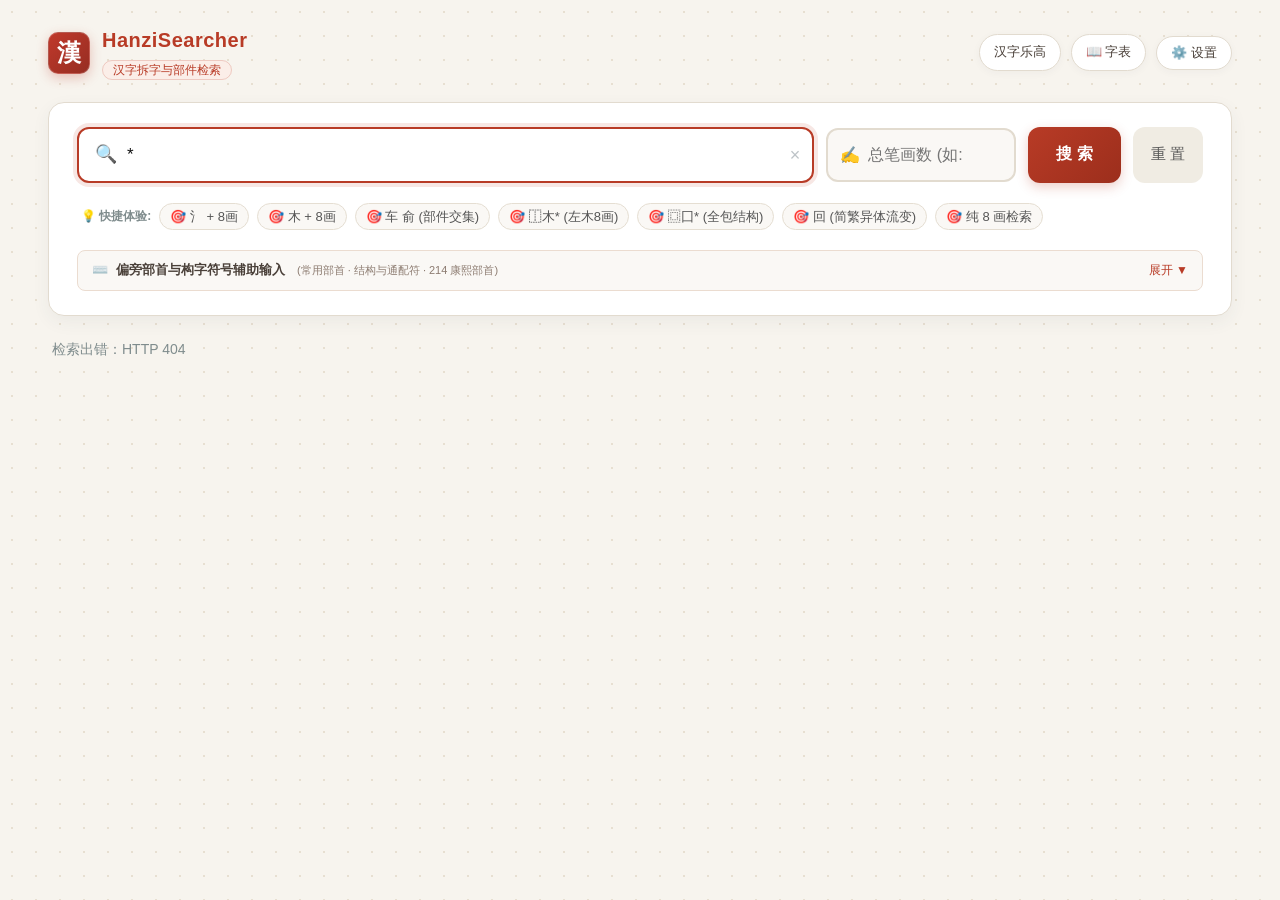
==== commit b8d612fe: "Templates: stats snippet now injected by server" ====
(no text change in the page or its own stylesheets)
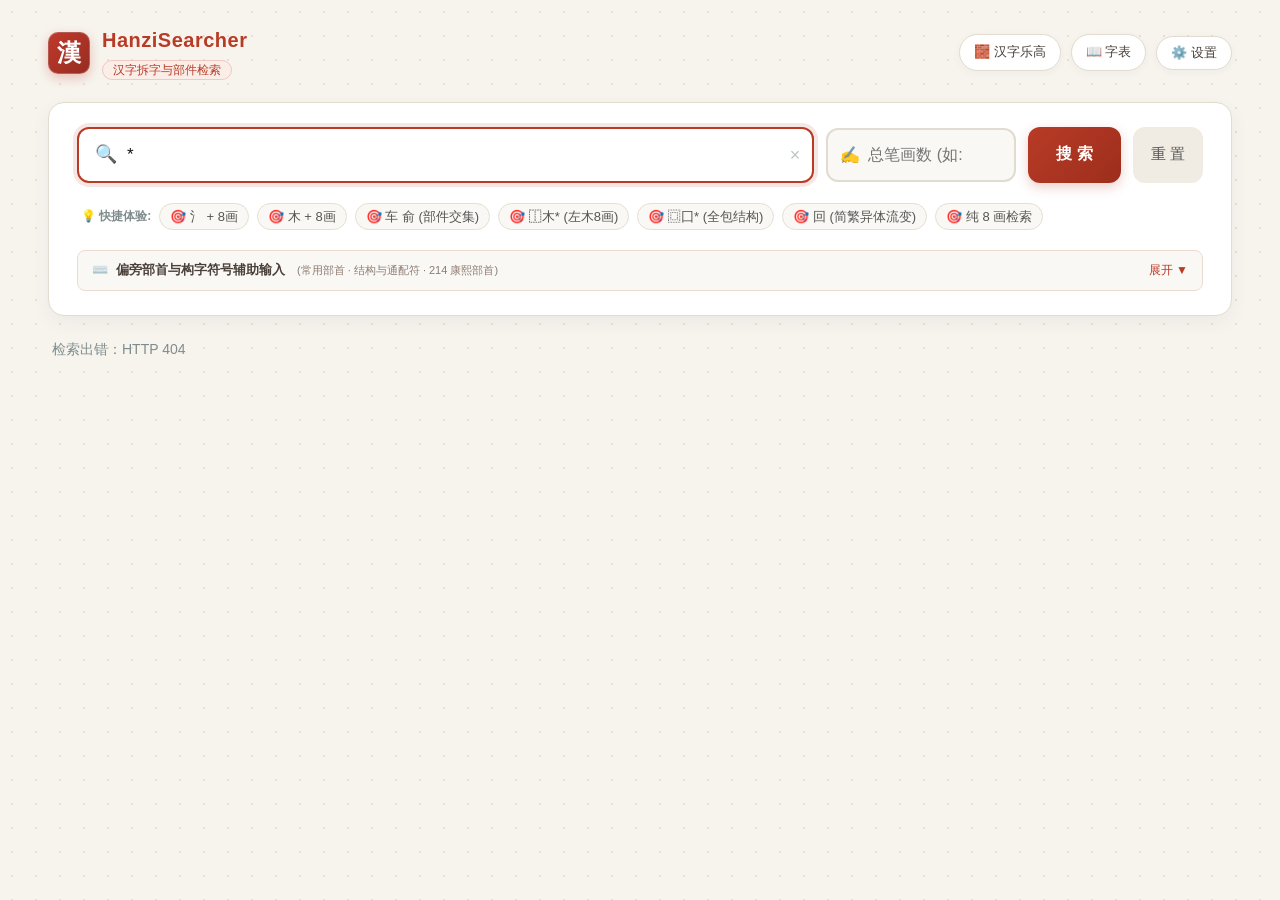
==== commit afba1945: "fix(responsive): 优化主站、汉字乐高与字表在手机移动端的响应式布局与交互" ====
--- a/templates/index.html
+++ b/templates/index.html
@@ -5,7 +5,7 @@
   <meta name="viewport" content="width=device-width, initial-scale=1.0">
   <title>🏮 HanziSearcher - 汉字拆字与部件检索系统</title>
   <!--SEO_META:home-->
-  <link rel="stylesheet" href="/static/css/style.css?v=2.2">
+  <link rel="stylesheet" href="/static/css/style.css?v=2.3">
   <link rel="icon" href="/static/og-cover.svg" type="image/svg+xml">
 </head>
 <body>
@@ -25,7 +25,7 @@
       <!-- 顶部操作导航：汉字乐高与系统设置 -->
       <div class="header-actions">
         <a href="/lego" class="header-nav-btn" title="前往汉字乐高：拼装部首骨架，创造汉字与天书">
-          <span>汉字乐高</span>
+          <span>🧱 汉字乐高</span>
         </a>
         <a href="/chars" class="header-nav-btn" title="浏览全量汉字字表：按笔画与部首查字">
           <span>📖 字表</span>
--- a/static/css/style.css
+++ b/static/css/style.css
@@ -35,11 +35,10 @@
     }
 
     .container {
-      width: 100% !important;
-      max-width: 100% !important;
-      margin: 0 !important;
+      width: 100%;
+      margin: 0 auto;
+      box-sizing: border-box;
       padding: 12px 24px 80px 24px;
-      box-sizing: border-box !important;
     }
 
     /* 顶部导航标题区 */
@@ -1343,3 +1342,403 @@
       z-index: 3000;
       box-shadow: 0 8px 24px rgba(0,0,0,0.25);
     }
+
+/* ========================================================
+   移动端响应式布局优化 (Mobile Responsive Rules)
+   ======================================================== */
+@media (max-width: 768px) {
+  body {
+    padding: 10px 12px 60px 12px;
+    background-size: 16px 16px;
+  }
+
+  .container {
+    padding: 0;
+  }
+
+  /* 顶部导航与品牌标头 */
+  header {
+    flex-direction: column;
+    align-items: stretch;
+    gap: 12px;
+    margin-bottom: 14px;
+  }
+
+  .brand-title {
+    justify-content: flex-start;
+  }
+
+  .brand-seal {
+    width: 36px;
+    height: 36px;
+    font-size: 20px;
+    border-radius: 8px;
+  }
+
+  h1 {
+    font-size: 20px;
+  }
+
+  .subtitle-badge {
+    font-size: 11px;
+    padding: 2px 8px;
+  }
+
+  .header-actions {
+    display: flex;
+    gap: 6px;
+    width: 100%;
+    justify-content: space-between;
+  }
+
+  .header-nav-btn {
+    flex: 1;
+    justify-content: center;
+    padding: 7px 6px;
+    font-size: 12px;
+    white-space: nowrap;
+    border-radius: 12px;
+  }
+
+  /* 综合搜索控制台 */
+  .search-panel {
+    padding: 14px 12px;
+    border-radius: 12px;
+    margin-bottom: 14px;
+  }
+
+  .search-row {
+    display: flex;
+    flex-wrap: wrap;
+    gap: 8px;
+    align-items: stretch;
+  }
+
+  .input-box-main {
+    flex: 1 1 100%;
+    width: 100%;
+  }
+
+  .input-box-main input {
+    padding: 12px 34px 12px 38px;
+    font-size: 16px; /* 避免 iOS 聚焦自动缩放 */
+    border-radius: 10px;
+  }
+
+  .search-prefix-icon {
+    left: 12px;
+    font-size: 14px;
+  }
+
+  .input-box-strokes {
+    flex: 1 1 110px;
+    min-width: 100px;
+    width: auto;
+  }
+
+  .input-box-strokes input {
+    padding: 12px 28px 12px 34px;
+    font-size: 14px;
+    border-radius: 10px;
+  }
+
+  .strokes-prefix-icon {
+    left: 10px;
+    font-size: 14px;
+  }
+
+  .search-btn {
+    flex: 1 1 80px;
+    padding: 12px 14px;
+    font-size: 15px;
+    border-radius: 10px;
+  }
+
+  .reset-btn {
+    flex: 0 0 auto;
+    padding: 12px 14px;
+    font-size: 14px;
+    border-radius: 10px;
+  }
+
+  /* 快捷体验预设胶囊 */
+  .presets-bar {
+    margin-top: 10px;
+    padding: 4px 0;
+    gap: 6px;
+    scrollbar-width: none;
+    -webkit-overflow-scrolling: touch;
+  }
+
+  .presets-bar::-webkit-scrollbar {
+    display: none;
+  }
+
+  .presets-label {
+    flex-shrink: 0;
+    font-size: 12px;
+  }
+
+  .preset-chip {
+    flex-shrink: 0;
+    font-size: 12px;
+    padding: 3px 8px;
+  }
+
+  /* 偏旁部首辅助输入折叠面板 */
+  .toolbox-wrapper {
+    margin-top: 10px;
+  }
+
+  .toolbox-toggle-bar {
+    padding: 8px 10px;
+  }
+
+  .toolbox-toggle-tags {
+    display: none; /* 移动端隐藏较长的次要副标题，防止折行杂乱 */
+  }
+
+  .toolbox-toggle-title {
+    font-size: 12px;
+  }
+
+  .toolbox-tabs-header {
+    overflow-x: auto;
+    white-space: nowrap;
+    -webkit-overflow-scrolling: touch;
+    scrollbar-width: none;
+    padding: 0 4px;
+  }
+
+  .toolbox-tabs-header::-webkit-scrollbar {
+    display: none;
+  }
+
+  .toolbox-tab-btn {
+    padding: 8px 10px;
+    font-size: 12px;
+    flex-shrink: 0;
+  }
+
+  .toolbox-content-panel {
+    padding: 10px 8px;
+  }
+
+  .radicals-flex-grid {
+    gap: 4px;
+  }
+
+  .rad-tag-btn {
+    min-width: 32px;
+    padding: 3px 6px;
+    font-size: 14px;
+  }
+
+  .idc-flex-grid {
+    gap: 6px;
+  }
+
+  .idc-action-btn {
+    padding: 5px 8px;
+    font-size: 12px;
+  }
+
+  .idc-action-btn b {
+    font-size: 15px;
+  }
+
+  .kangxi-stroke-filter-bar {
+    overflow-x: auto;
+    white-space: nowrap;
+    flex-wrap: nowrap;
+    -webkit-overflow-scrolling: touch;
+    scrollbar-width: none;
+    padding-bottom: 6px;
+  }
+
+  .kangxi-stroke-filter-bar::-webkit-scrollbar {
+    display: none;
+  }
+
+  .stroke-nav-pill {
+    flex-shrink: 0;
+    padding: 3px 7px;
+    font-size: 11px;
+  }
+
+  .kangxi-scroll-body {
+    max-height: 200px;
+  }
+
+  /* 检索状态条 */
+  .status-bar {
+    flex-direction: column;
+    align-items: flex-start;
+    gap: 4px;
+    font-size: 12px;
+    margin-bottom: 12px;
+  }
+
+  /* 结果卡片网格 */
+  .results-grid {
+    grid-template-columns: 1fr;
+    gap: 10px;
+  }
+
+  .char-card {
+    padding: 12px 12px;
+    gap: 10px;
+    border-radius: 12px;
+  }
+
+  .glyph-display {
+    width: 72px;
+    height: 72px;
+    border-radius: 8px;
+  }
+
+  .grid-size-compact .glyph-display {
+    width: 60px;
+    height: 60px;
+  }
+
+  .grid-size-large .glyph-display {
+    width: 82px;
+    height: 82px;
+  }
+
+  .char-prop {
+    font-size: 12px;
+    margin-bottom: 2px;
+  }
+
+  /* 分页条 */
+  .pagination-bar {
+    flex-wrap: wrap;
+    justify-content: center;
+    gap: 8px;
+    padding: 10px 12px;
+    margin-top: 20px;
+    border-radius: 12px;
+  }
+
+  .page-nav-btn {
+    padding: 6px 14px;
+    font-size: 13px;
+  }
+
+  .page-info-text {
+    font-size: 12px;
+  }
+
+  .page-jump-box {
+    margin-left: 0;
+    border-left: none;
+    padding-left: 0;
+    width: 100%;
+    justify-content: center;
+    margin-top: 4px;
+    font-size: 12px;
+  }
+
+  /* 模态弹窗 */
+  .modal-overlay {
+    padding: 10px;
+  }
+
+  .family-modal,
+  .settings-modal {
+    padding: 18px 14px;
+    border-radius: 14px;
+    max-height: 92vh;
+    max-width: 100%;
+    width: 100%;
+  }
+
+  .modal-header-section {
+    gap: 12px;
+    margin-bottom: 14px;
+    padding-bottom: 12px;
+  }
+
+  .modal-glyph-large {
+    width: 68px;
+    height: 68px;
+  }
+
+  .modal-char-info h2 {
+    font-size: 20px;
+  }
+
+  .descendant-grid {
+    grid-template-columns: repeat(auto-fill, minmax(56px, 1fr));
+    gap: 6px;
+  }
+
+  .descendant-glyph-box {
+    width: 38px;
+    height: 38px;
+  }
+
+  .descendant-card {
+    padding: 6px 2px;
+  }
+
+  .descendant-card span {
+    font-size: 10px;
+  }
+
+  .setting-item {
+    flex-direction: column;
+    align-items: flex-start;
+    gap: 8px;
+    padding: 12px 0;
+  }
+
+  .setting-item-control {
+    width: 100%;
+    display: flex;
+    justify-content: flex-start;
+  }
+
+  .font-studio-box {
+    padding: 12px 10px;
+  }
+
+  .font-info-wrap {
+    gap: 8px;
+  }
+
+  .font-action-buttons {
+    width: 100%;
+    flex-direction: column;
+    gap: 6px;
+  }
+
+  .font-tool-btn {
+    width: 100%;
+    justify-content: center;
+  }
+}
+
+@media (max-width: 480px) {
+  .search-row {
+    gap: 6px;
+  }
+
+  .input-box-strokes {
+    flex: 1 1 90px;
+    min-width: 80px;
+  }
+
+  .search-btn {
+    flex: 1 1 65px;
+    padding: 12px 8px;
+    font-size: 14px;
+  }
+
+  .reset-btn {
+    padding: 12px 10px;
+    font-size: 13px;
+  }
+}
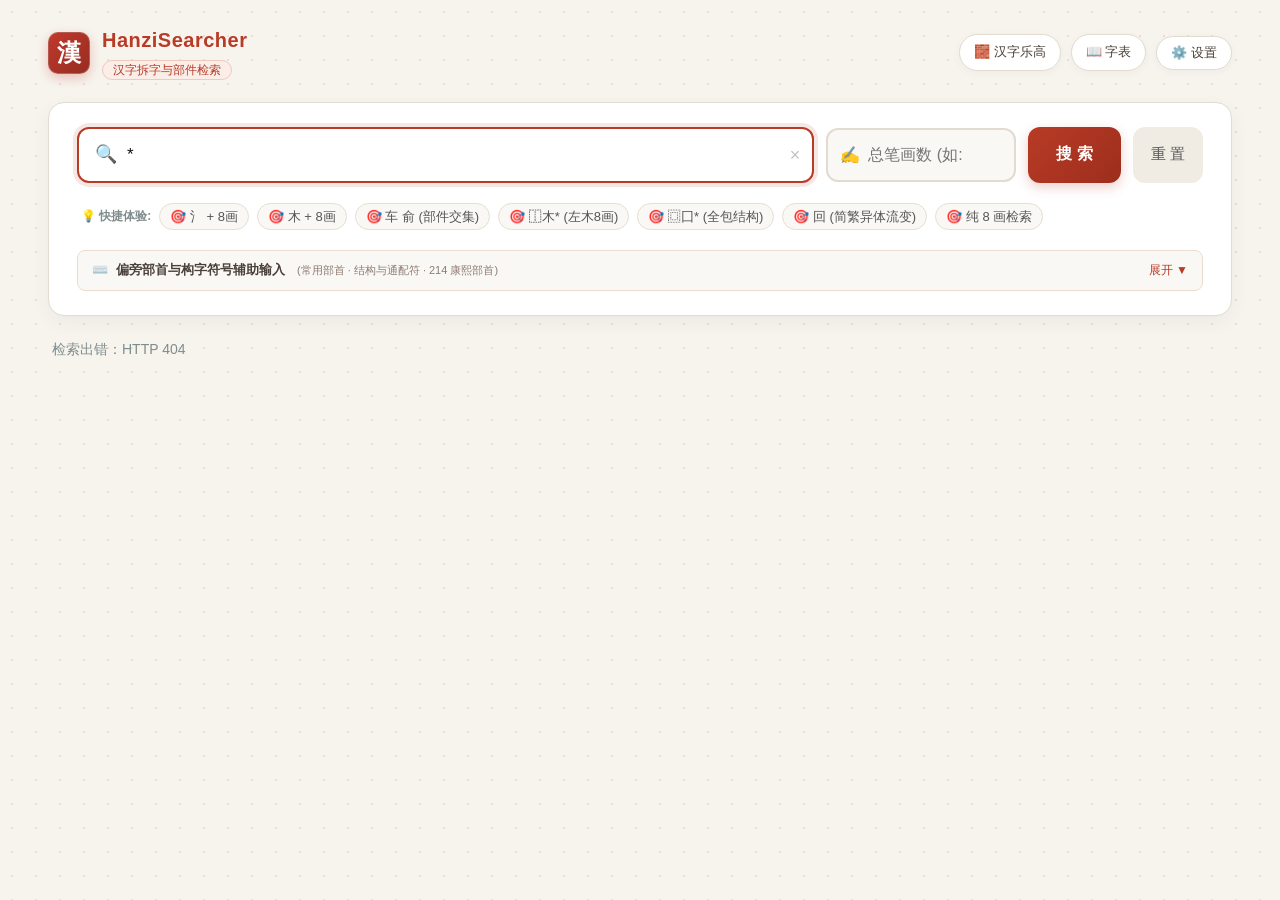
==== commit a47deb17: "feat(seo): 全站页脚注入 ICP 备案公示 备案号此前只有主站 jdkba.com 展示，hanzi.jdkba.com 的三个页面都没有。 国内搜索引擎（尤其百度）对未公示备案信息的站点收" ====
--- a/templates/index.html
+++ b/templates/index.html
@@ -252,6 +252,8 @@
 
   <div class="copy-toast" id="copyToast">已复制到剪贴板！</div>
 
+  <!--SEO_FOOTER-->
+
   <script src="/static/js/app.js?v=2.3"></script>
 </body>
 </html>
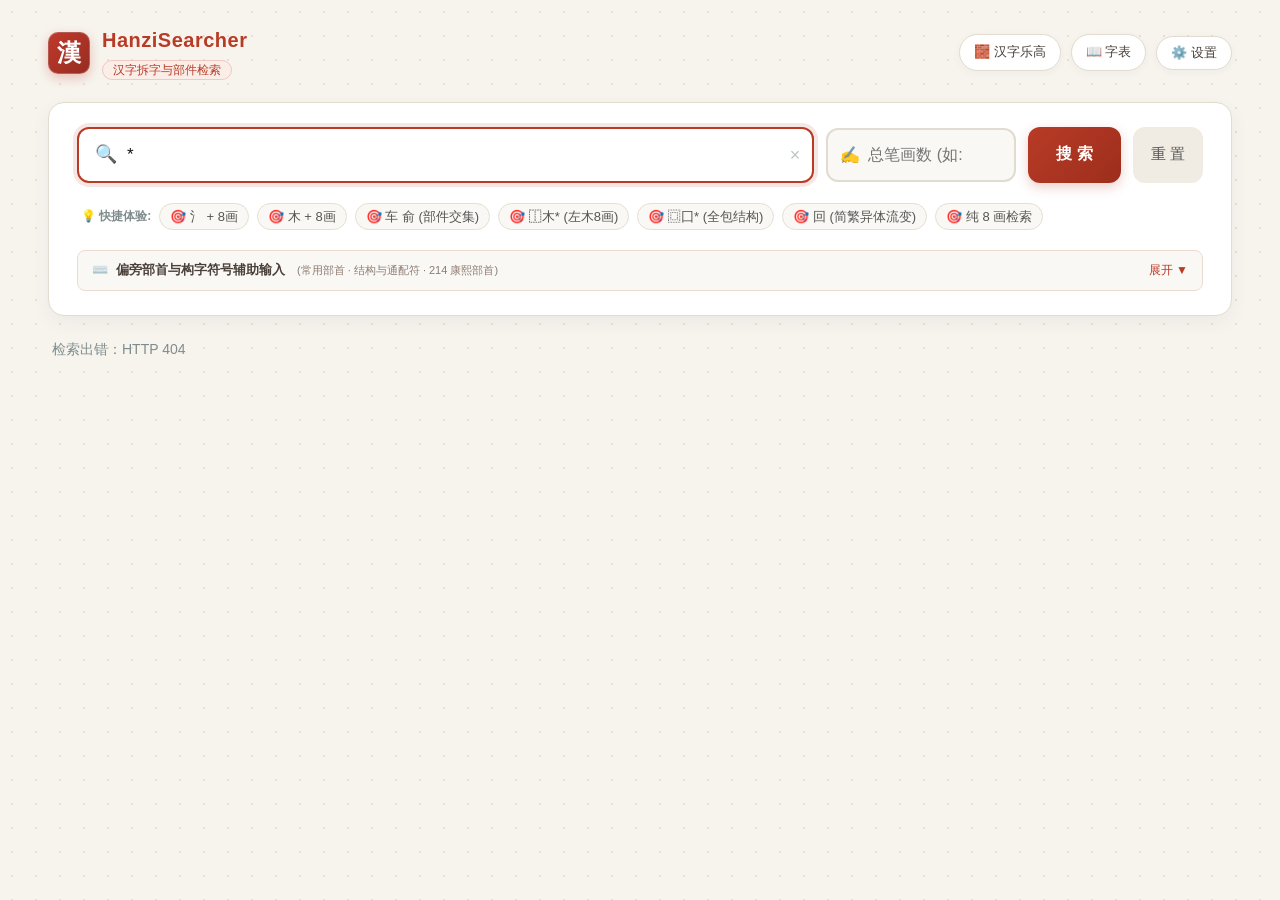
==== commit c7e288dd: "feat(ui): 页脚改版为三段式站点页脚，并统一各页面宽度 原页脚只有一行居中的备案号 + 站点名，信息零散、样式直接内联在 build_footer() 里；更麻烦的是它的宽度会被所在页面的内容" ====
--- a/templates/index.html
+++ b/templates/index.html
@@ -5,7 +5,7 @@
   <meta name="viewport" content="width=device-width, initial-scale=1.0">
   <title>🏮 HanziSearcher - 汉字拆字与部件检索系统</title>
   <!--SEO_META:home-->
-  <link rel="stylesheet" href="/static/css/style.css?v=2.3">
+  <link rel="stylesheet" href="/static/css/style.css?v=2.5">
   <link rel="icon" href="/static/og-cover.svg" type="image/svg+xml">
 </head>
 <body>
--- a/static/css/style.css
+++ b/static/css/style.css
@@ -995,11 +995,7 @@
       align-items: center;
       justify-content: center;
       gap: 16px;
-      background: #ffffff;
       padding: 16px 24px;
-      border-radius: 14px;
-      border: 1px solid var(--border);
-      box-shadow: var(--shadow-sm);
     }
 
     .page-nav-btn {
@@ -1742,3 +1738,153 @@
     font-size: 13px;
   }
 }
+
+/* ============================================================
+   全站页脚
+   由 server/seo.py::build_footer() 注入，模板占位符 <!--SEO_FOOTER-->。
+   页脚出现在每一张页面上，所以样式集中放在这里，让浏览器缓存复用，
+   而不是每页内联一段重复的样式文本。
+   ============================================================ */
+
+/*
+ * 宽度与居中必须由组件自己定死，不能交给父级：
+ * 首页/字表/详情页把页脚放在 .container（块级）里，而 /lego 的父级是
+ * .lego-standalone-body（display:flex; flex-direction:column）。
+ * 在 flex 上下文里，item 只要带水平 auto margin，align-items:stretch 就失效，
+ * 盒子会按 fit-content 收缩、两块 auto margin 分掉剩余空间 —— 表现就是
+ * 页脚「缩成一团飘在页面中间」。显式 width:100% 才能让它在两种上下文里
+ * 表现一致（再交给 max-width 限宽、margin:auto 居中）。
+ */
+.site-footer {
+  width: 100%;
+  box-sizing: border-box;
+  max-width: 1180px;
+  margin: 44px auto 0;
+  padding: 0 2px;
+  /* 只在 flex 父级（/lego）下生效：别被 flex:1 的 <main> 把页脚压扁；
+     块级上下文里该属性无意义，自动忽略。 */
+  flex-shrink: 0;
+}
+
+/* 顶部分隔线：两端淡出 + 中央菱形，比一条通栏实线更轻盈 */
+.sf-rule {
+  position: relative;
+  height: 1px;
+  background: linear-gradient(90deg, transparent 0%, var(--border) 16%,
+                              var(--border) 84%, transparent 100%);
+}
+.sf-rule::after {
+  content: "";
+  position: absolute;
+  left: 50%; top: 50%;
+  width: 5px; height: 5px;
+  margin: -2.5px 0 0 -2.5px;
+  background: var(--border);
+  transform: rotate(45deg);
+}
+
+.sf-main {
+  display: flex;
+  align-items: center;
+  justify-content: space-between;
+  flex-wrap: wrap;
+  gap: 20px;
+  padding: 22px 4px 18px;
+}
+
+.sf-brand { display: flex; align-items: center; gap: 12px; }
+
+.sf-seal {
+  flex: 0 0 auto;
+  width: 38px; height: 38px;
+  display: flex; align-items: center; justify-content: center;
+  font-family: var(--font-serif);
+  font-size: 21px; line-height: 1;
+  color: #fff;
+  background: var(--primary);
+  border-radius: 9px;
+  box-shadow: 0 2px 7px rgba(184, 59, 38, 0.22);
+  user-select: none;
+}
+
+.sf-name {
+  font-size: 15px;
+  font-weight: 600;
+  color: var(--text);
+  letter-spacing: 0.4px;
+}
+.sf-name em {
+  font-style: normal;
+  font-weight: 400;
+  font-size: 12px;
+  letter-spacing: 0;
+  color: var(--text-muted);
+  margin-left: 7px;
+}
+.sf-tagline {
+  font-size: 12px;
+  color: var(--text-muted);
+  margin-top: 3px;
+}
+
+.sf-nav { display: flex; flex-wrap: wrap; gap: 4px; }
+.sf-nav a {
+  padding: 5px 12px;
+  font-size: 13px;
+  color: var(--text-muted);
+  text-decoration: none;
+  border: 1px solid transparent;
+  border-radius: 6px;
+  transition: color .15s, background .15s, border-color .15s;
+}
+.sf-nav a:hover {
+  color: var(--primary);
+  background: var(--primary-light);
+  border-color: #f2d9d1;
+}
+
+.sf-legal {
+  display: flex;
+  align-items: center;
+  justify-content: center;
+  flex-wrap: wrap;
+  gap: 14px;
+  padding: 14px 4px 0;
+  border-top: 1px dashed var(--border-light);
+  font-size: 12px;
+  letter-spacing: 0.2px;
+  color: #9aa5a6;
+}
+.sf-legal a {
+  color: #8b9798;
+  text-decoration: none;
+  transition: color .15s;
+}
+.sf-legal a:hover {
+  color: var(--primary);
+  text-decoration: underline;
+  text-underline-offset: 3px;
+}
+.sf-sep {
+  display: inline-block;
+  width: 1px;
+  height: 12px;
+  background: var(--border-light);
+}
+
+@media (max-width: 768px) {
+  .site-footer { margin-top: 30px; }
+  .sf-main {
+    flex-direction: column;
+    align-items: flex-start;
+    gap: 14px;
+    padding: 18px 2px 14px;
+  }
+  .sf-seal { width: 34px; height: 34px; font-size: 19px; border-radius: 8px; }
+  .sf-name { font-size: 14px; }
+  .sf-name em { font-size: 11px; margin-left: 5px; }
+  .sf-tagline { font-size: 11px; }
+  .sf-nav { gap: 3px; }
+  .sf-nav a { padding: 4px 9px; font-size: 12px; }
+  .sf-legal { font-size: 11px; gap: 10px; padding-top: 11px; }
+}
